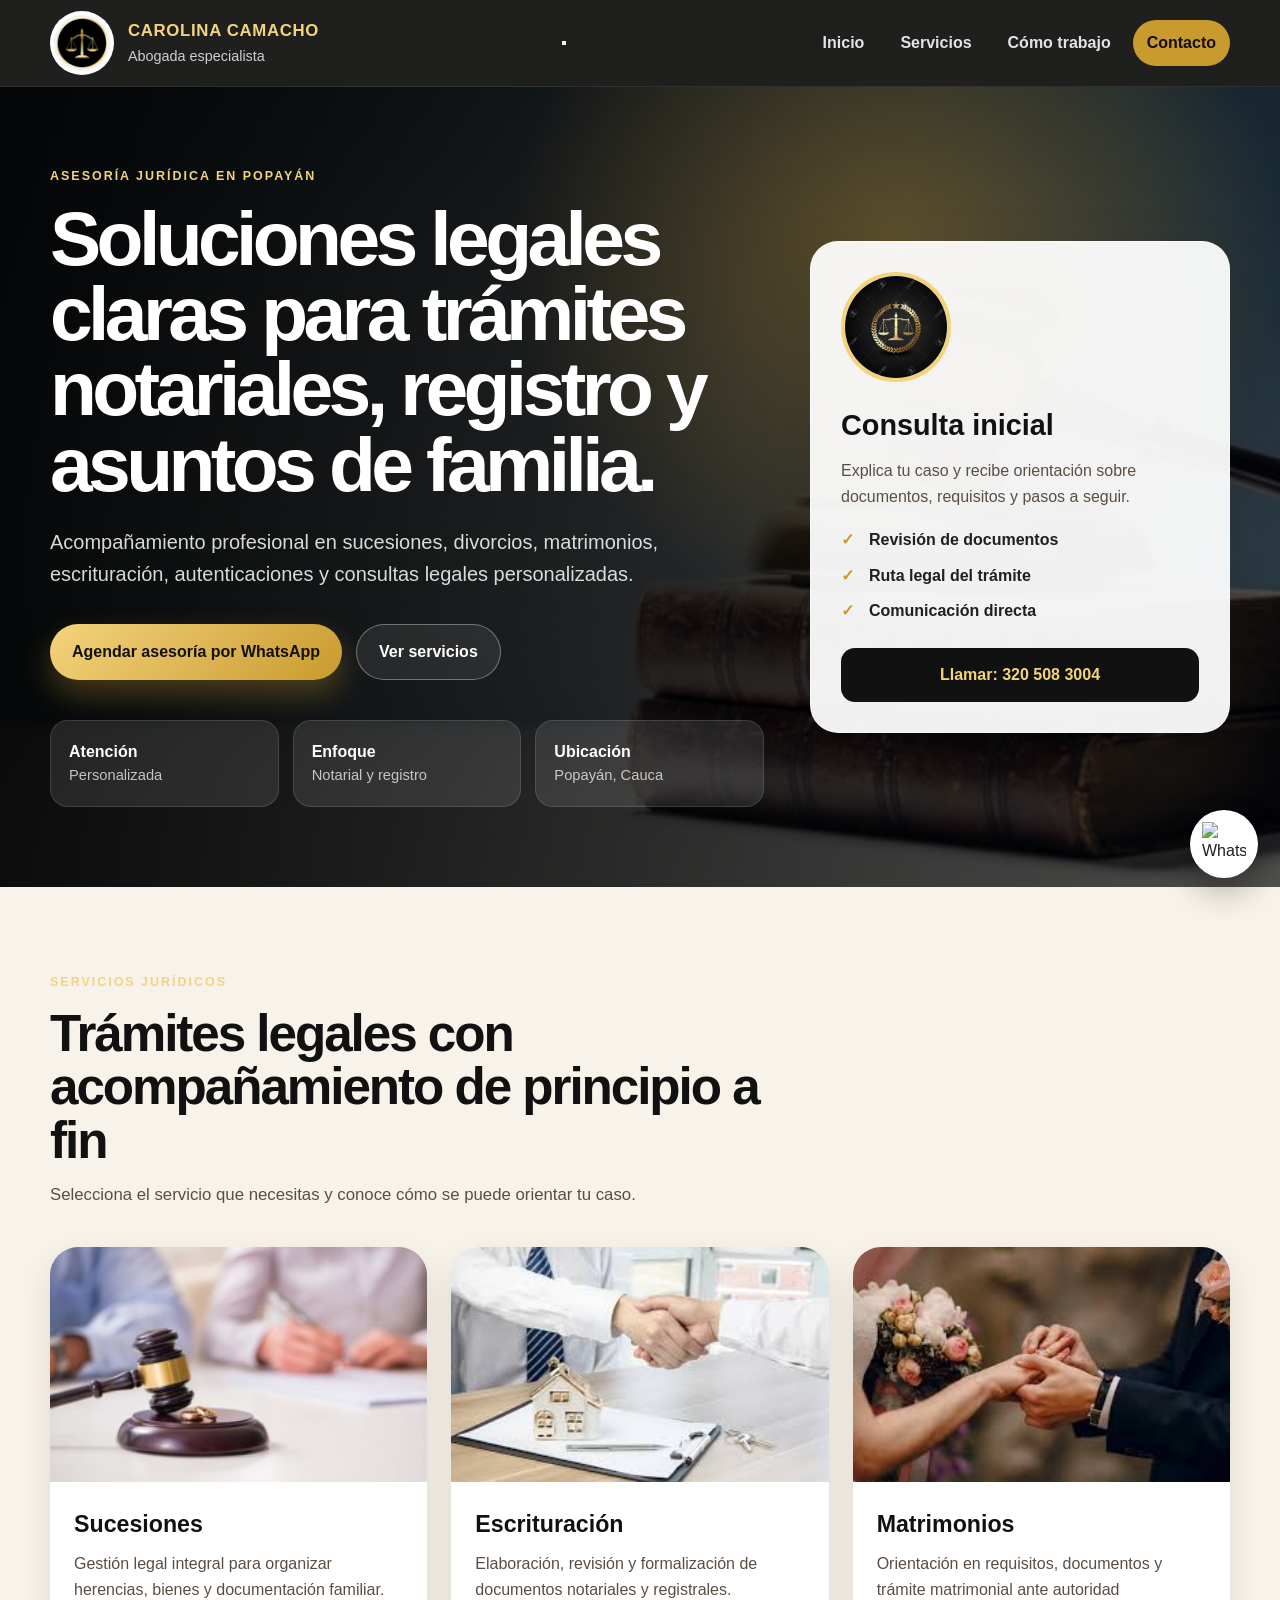
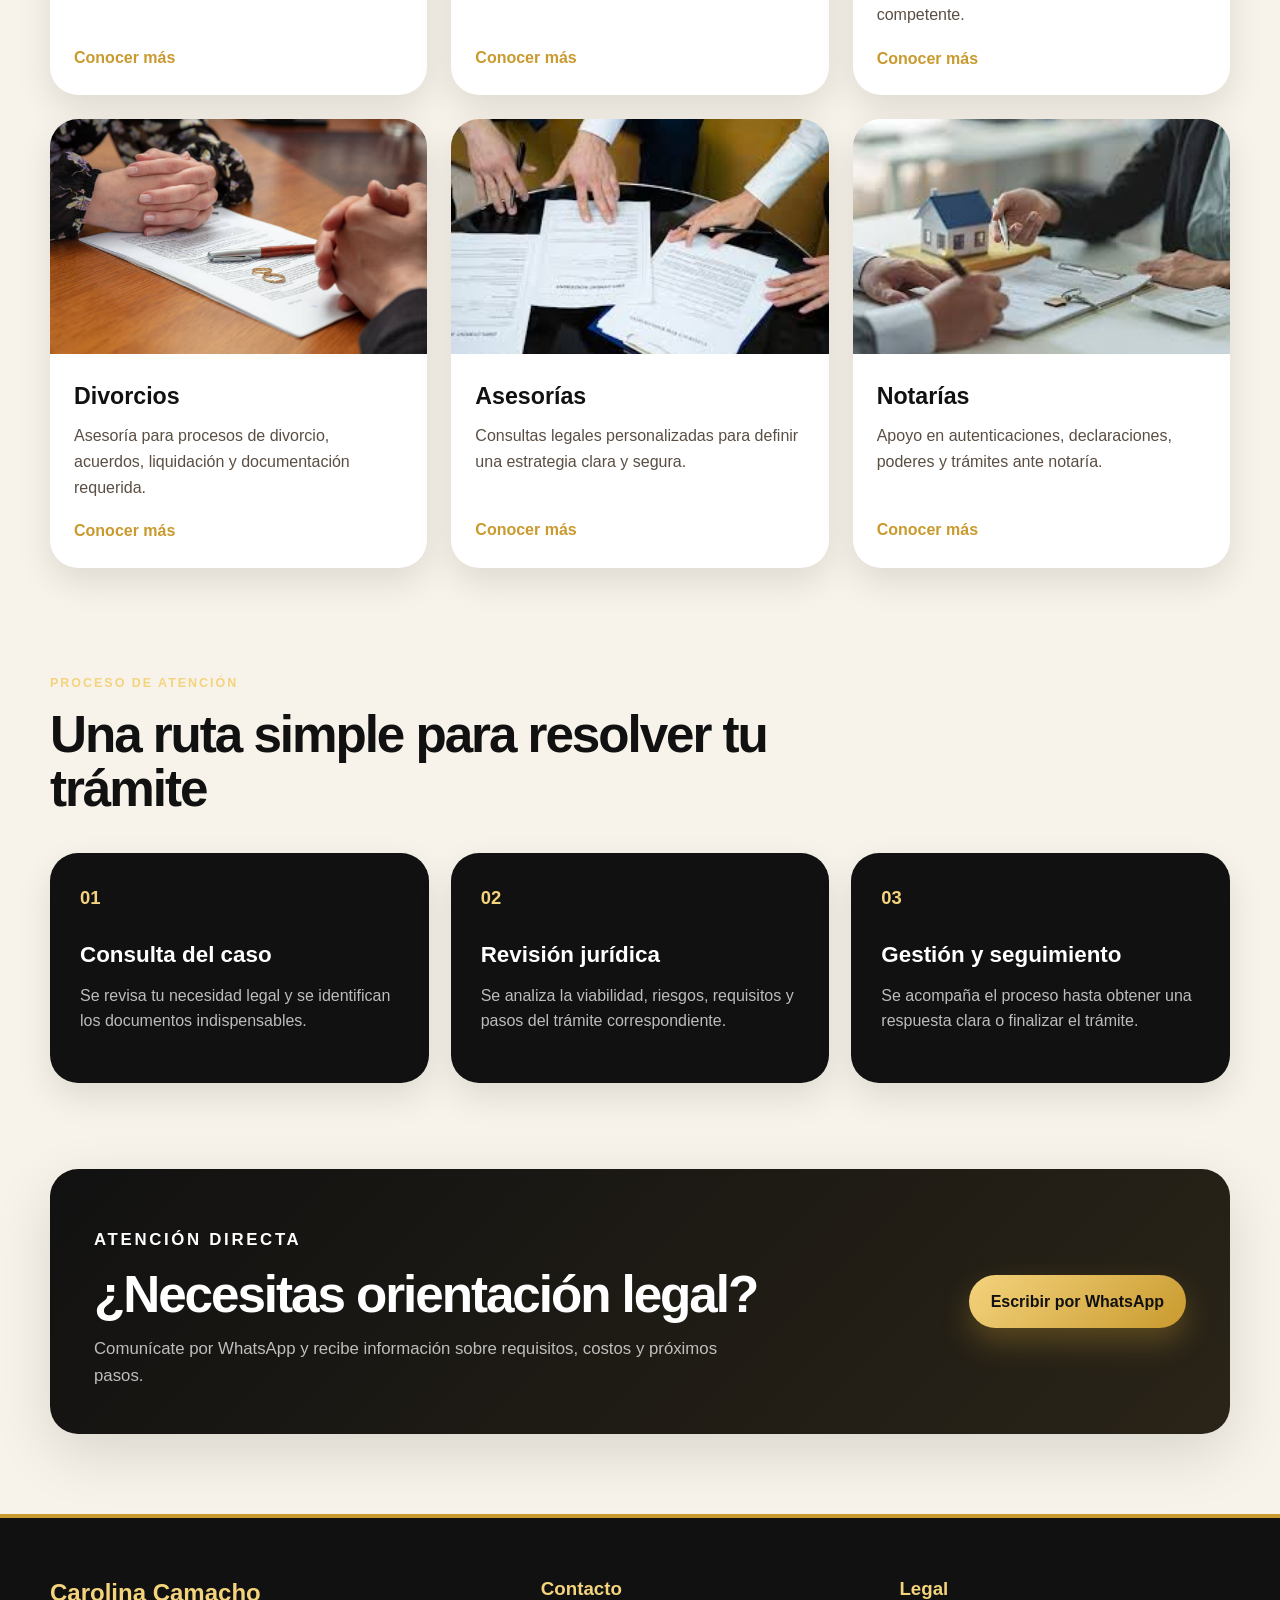
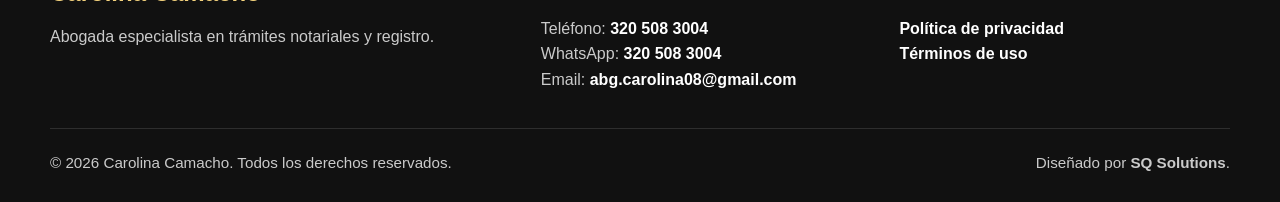
==== index.html @ e3d4349f "Deploy temporal en GitHub Pages" ====
<!doctype html>
<html lang="es">
  <head>
    <meta charset="UTF-8" />
    <meta name="viewport" content="width=device-width, initial-scale=1.0" />
    <meta
      name="description"
      content="Carolina Camacho, abogada en Popayán especializada en trámites notariales, registro, sucesiones, divorcios, matrimonios, escrituración y asesoría legal personalizada."
    />
    <meta
      name="keywords"
      content="abogada en Popayán, trámites notariales, sucesiones, divorcios, escrituración, notarías, Carolina Camacho"
    />
    <meta name="author" content="Carolina Camacho" />
    <meta name="robots" content="index, follow" />
    <link rel="canonical" href="https://[TU-DOMINIO]/" />
    <!-- Open Graph -->
    <meta
      property="og:title"
      content="Carolina Camacho | Abogada en Popayán - Trámites Notariales y Registro"
    />
    <meta
      property="og:description"
      content="Soluciones legales claras para trámites notariales, registro y asuntos de familia en Popayán. Asesoría jurídica personalizada."
    />
    <meta property="og:image" content="https://[TU-DOMINIO]/img/logo.png" />
    <meta property="og:url" content="https://[TU-DOMINIO]/" />
    <meta property="og:type" content="website" />
    <!-- Twitter Cards -->
    <meta name="twitter:card" content="summary_large_image" />
    <meta
      name="twitter:title"
      content="Carolina Camacho | Abogada en Popayán - Trámites Notariales y Registro"
    />
    <meta
      name="twitter:description"
      content="Soluciones legales claras para trámites notariales, registro y asuntos de familia en Popayán. Asesoría jurídica personalizada."
    />
    <meta name="twitter:image" content="https://[TU-DOMINIO]/img/logo.png" />
    <title>
      Carolina Camacho | Abogada en Popayán - Trámites Notariales y Registro
    </title>
    <link rel="preload" href="img/logo.png" as="image" />
    <link rel="stylesheet" href="estilos.css" />
  </head>
  <body>
    <a class="skip-link" href="#servicios">Saltar al contenido principal</a>

    <header class="site-header">
      <div class="header-container">
        <a href="index.html" class="brand" aria-label="Inicio Carolina Camacho">
          <img
            src="img/logo.png"
            alt="Logo Carolina Camacho"
            class="brand-logo"
            decoding="async"
          />
          <div class="brand-text">
            <strong>Carolina Camacho</strong>
            <span>Abogada especialista</span>
          </div>
        </a>

        <nav class="main-nav" aria-label="Navegación principal">
          <a href="#inicio">Inicio</a>
          <a href="#servicios">Servicios</a>
          <a href="#proceso">Cómo trabajo</a>
          <a href="html/contacto.html" class="nav-cta">Contacto</a>
        </nav>
      </div>
    </header>

    <main>
      <section id="inicio" class="hero-section">
        <div class="hero-overlay"></div>
        <div class="hero-container">
          <div class="hero-content">
            <p class="eyebrow">Asesoría jurídica en Popayán</p>
            <h1>
              Soluciones legales claras para trámites notariales, registro y
              asuntos de familia.
            </h1>
            <p class="hero-description">
              Acompañamiento profesional en sucesiones, divorcios, matrimonios,
              escrituración, autenticaciones y consultas legales personalizadas.
            </p>
            <div class="hero-actions">
              <a
                href="https://wa.me/573205083004?text=Hola%20Dra.%20Carolina,%20quiero%20recibir%20asesor%C3%ADa%20legal"
                class="btn btn-primary"
                target="_blank"
                rel="noopener noreferrer"
                >Agendar asesoría por WhatsApp</a
              >
              <a href="#servicios" class="btn btn-secondary">Ver servicios</a>
            </div>
            <div class="trust-row" aria-label="Datos destacados">
              <div>
                <strong>Atención</strong>
                <span>Personalizada</span>
              </div>
              <div>
                <strong>Enfoque</strong>
                <span>Notarial y registro</span>
              </div>
              <div>
                <strong>Ubicación</strong>
                <span>Popayán, Cauca</span>
              </div>
            </div>
          </div>

          <aside class="hero-card" aria-label="Información de contacto rápido">
            <img
              src="img/logo2.jpeg"
              alt="Carolina Camacho Abogada"
              class="hero-card-logo"
              decoding="async"
            />
            <h2>Consulta inicial</h2>
            <p>
              Explica tu caso y recibe orientación sobre documentos, requisitos
              y pasos a seguir.
            </p>
            <ul>
              <li>Revisión de documentos</li>
              <li>Ruta legal del trámite</li>
              <li>Comunicación directa</li>
            </ul>
            <a
              href="tel:+573205083004"
              class="phone-link"
              target="_blank"
              rel="noopener noreferrer"
              >Llamar: 320 508 3004</a
            >
          </aside>
        </div>
      </section>

      <section id="servicios" class="section services-section">
        <div class="section-heading">
          <p class="eyebrow">Servicios jurídicos</p>
          <h2>Trámites legales con acompañamiento de principio a fin</h2>
          <p>
            Selecciona el servicio que necesitas y conoce cómo se puede orientar
            tu caso.
          </p>
        </div>

        <div class="services-grid">
          <article class="service-card">
            <a href="html/sucesion.html">
              <img
                src="img/firma.jpg"
                alt="Servicio de sucesiones"
                loading="lazy"
                decoding="async"
              />
              <div class="service-content">
                <h3>Sucesiones</h3>
                <p>
                  Gestión legal integral para organizar herencias, bienes y
                  documentación familiar.
                </p>
                <span>Conocer más</span>
              </div>
            </a>
          </article>

          <article class="service-card">
            <a href="html/escrituracion.html">
              <img
                src="img/escritura.jpeg"
                alt="Servicio de escrituración"
                loading="lazy"
                decoding="async"
              />
              <div class="service-content">
                <h3>Escrituración</h3>
                <p>
                  Elaboración, revisión y formalización de documentos notariales
                  y registrales.
                </p>
                <span>Conocer más</span>
              </div>
            </a>
          </article>

          <article class="service-card">
            <a href="html/matrimonio.html">
              <img
                src="img/matrimonio.jpeg"
                alt="Servicio de matrimonios"
                loading="lazy"
                decoding="async"
              />
              <div class="service-content">
                <h3>Matrimonios</h3>
                <p>
                  Orientación en requisitos, documentos y trámite matrimonial
                  ante autoridad competente.
                </p>
                <span>Conocer más</span>
              </div>
            </a>
          </article>

          <article class="service-card">
            <a href="html/divorcio.html">
              <img
                src="img/divorcio1.jpg"
                alt="Servicio de divorcios"
                loading="lazy"
                decoding="async"
              />
              <div class="service-content">
                <h3>Divorcios</h3>
                <p>
                  Asesoría para procesos de divorcio, acuerdos, liquidación y
                  documentación requerida.
                </p>
                <span>Conocer más</span>
              </div>
            </a>
          </article>

          <article class="service-card">
            <a href="html/asesoria.html">
              <img
                src="img/asesoria1.jpeg"
                alt="Servicio de asesoría legal"
                loading="lazy"
                decoding="async"
              />
              <div class="service-content">
                <h3>Asesorías</h3>
                <p>
                  Consultas legales personalizadas para definir una estrategia
                  clara y segura.
                </p>
                <span>Conocer más</span>
              </div>
            </a>
          </article>

          <article class="service-card">
            <a href="html/notaria.html">
              <img
                src="img/notaria.jpeg"
                alt="Servicios notariales"
                loading="lazy"
                decoding="async"
              />
              <div class="service-content">
                <h3>Notarías</h3>
                <p>
                  Apoyo en autenticaciones, declaraciones, poderes y trámites
                  ante notaría.
                </p>
                <span>Conocer más</span>
              </div>
            </a>
          </article>
        </div>
      </section>

      <section id="proceso" class="section process-section">
        <div class="section-heading">
          <p class="eyebrow">Proceso de atención</p>
          <h2>Una ruta simple para resolver tu trámite</h2>
        </div>

        <div class="process-grid">
          <article>
            <span>01</span>
            <h3>Consulta del caso</h3>
            <p>
              Se revisa tu necesidad legal y se identifican los documentos
              indispensables.
            </p>
          </article>
          <article>
            <span>02</span>
            <h3>Revisión jurídica</h3>
            <p>
              Se analiza la viabilidad, riesgos, requisitos y pasos del trámite
              correspondiente.
            </p>
          </article>
          <article>
            <span>03</span>
            <h3>Gestión y seguimiento</h3>
            <p>
              Se acompaña el proceso hasta obtener una respuesta clara o
              finalizar el trámite.
            </p>
          </article>
        </div>
      </section>

      <section class="cta-section">
        <div>
          <p class="eyebrow">Atención directa</p>
          <h2>¿Necesitas orientación legal?</h2>
          <p>
            Comunícate por WhatsApp y recibe información sobre requisitos,
            costos y próximos pasos.
          </p>
        </div>
        <a
          href="https://wa.me/573205083004?text=Hola%20Dra.%20Carolina,%20necesito%20asesor%C3%ADa%20legal"
          class="btn btn-primary"
          target="_blank"
          rel="noopener noreferrer"
          >Escribir por WhatsApp</a
        >
      </section>
    </main>

    <footer class="site-footer">
      <div class="footer-grid">
        <div>
          <h2>Carolina Camacho</h2>
          <p>Abogada especialista en trámites notariales y registro.</p>
        </div>
        <div>
          <h3>Contacto</h3>
          <p>
            Teléfono:
            <a
              href="tel:+573205083004"
              target="_blank"
              rel="noopener noreferrer"
              >320 508 3004</a
            >
          </p>
          <p>
            WhatsApp:
            <a
              href="https://wa.me/573205083004"
              target="_blank"
              rel="noopener noreferrer"
              >320 508 3004</a
            >
          </p>
          <p>
            Email:
            <a
              href="mailto:abg.carolina08@gmail.com"
              target="_blank"
              rel="noopener noreferrer"
              >abg.carolina08@gmail.com</a
            >
          </p>
        </div>
        <div>
          <h3>Legal</h3>
          <p>
            <a
              href="html/politica.html"
              target="_blank"
              rel="noopener noreferrer"
              >Política de privacidad</a
            >
          </p>
          <p>
            <a
              href="html/terminos.html"
              target="_blank"
              rel="noopener noreferrer"
              >Términos de uso</a
            >
          </p>
        </div>
      </div>
      <div class="footer-bottom">
        <p>© 2026 Carolina Camacho. Todos los derechos reservados.</p>
        <p>Diseñado por <strong>SQ Solutions</strong>.</p>
      </div>
    </footer>

    <a
      class="whatsapp-float"
      href="https://wa.me/573205083004?text=Hola%20Dra.%20Carolina,%20quiero%20recibir%20asesor%C3%ADa%20legal"
      target="_blank"
      rel="noopener noreferrer"
      aria-label="Contactar por WhatsApp"
    >
      <img
        src="https://upload.wikimedia.org/wikipedia/commons/6/6b/WhatsApp.svg"
        alt="WhatsApp"
        decoding="async"
      />
    </a>

    <script src="script.js"></script>
  </body>
</html>
---- estilos.css ----
:root {
    --color-bg: #f7f3ea;
    --color-surface: #ffffff;
    --color-dark: #111111;
    --color-dark-soft: #1b1b1b;
    --color-gold: #c99a2e;
    --color-gold-light: #f4d37d;
    --color-text: #202020;
    --color-muted: #5a4e43;
    --shadow-soft: 0 20px 60px rgba(0, 0, 0, 0.12);
    --shadow-card: 0 14px 35px rgba(0, 0, 0, 0.10);
    --radius-lg: 28px;
    --radius-md: 18px;
    --container: 1180px;
    --spacing-xs: 12px;
    --spacing-sm: 14px;
    --spacing-md: 20px;
    --spacing-lg: 28px;
    --spacing-xl: 40px;
}

* {
    margin: 0;
    padding: 0;
    box-sizing: border-box;
}

/* ========================================
   RESET & FOUNDATION
   ======================================== */

html {
    scroll-behavior: smooth;
}

body {
    font-family: "Segoe UI", Arial, sans-serif;
    color: var(--color-text);
    background: var(--color-bg);
    line-height: 1.6;
}

img {
    max-width: 100%;
    display: block;
}

a {
    color: inherit;
    text-decoration: none;
}

a:focus-visible,
button:focus-visible,
input:focus-visible,
textarea:focus-visible,
select:focus-visible {
    outline: 2px solid var(--color-gold);
    outline-offset: 2px;
}

.skip-link {
    position: absolute;
    top: -100px;
    left: 20px;
    background: var(--color-gold);
    color: #000;
    padding: 10px 14px;
    border-radius: 8px;
    z-index: 10000;
}

.skip-link:focus {
    top: 20px;
}

.site-header {
    position: sticky;
    top: 0;
    z-index: 999;
    background: rgba(17, 17, 17, 0.94);
    backdrop-filter: blur(12px);
    border-bottom: 1px solid rgba(255, 255, 255, 0.08);
}

.header-container {
    width: min(100% - 32px, var(--container));
    margin: 0 auto;
    min-height: 86px;
    display: flex;
    align-items: center;
    justify-content: space-between;
    gap: 24px;
}

.brand {
    display: flex;
    align-items: center;
    gap: 14px;
    color: #fff;
}

.brand-logo {
    width: 64px;
    height: 64px;
    object-fit: contain;
    border-radius: 50%;
    background: #fff;
    padding: 4px;
}

.brand-text {
    display: grid;
}

.brand-text strong {
    color: var(--color-gold-light);
    font-size: 1.05rem;
    letter-spacing: 0.04em;
    text-transform: uppercase;
}

.brand-text span {
    color: rgba(255, 255, 255, 0.78);
    font-size: 0.9rem;
}

.main-nav {
    display: flex;
    align-items: center;
    gap: 8px;
}

.main-nav a {
    color: rgba(255, 255, 255, 0.88);
    font-weight: 650;
    padding: 10px 14px;
    border-radius: 999px;
    transition: 0.25s ease;
}

.main-nav a:hover,
.main-nav a:focus-visible {
    color: #000;
    background: var(--color-gold-light);
}

.main-nav .nav-cta {
    background: var(--color-gold);
    color: #111;
}

.hero-section {
    position: relative;
    min-height: 760px;
    display: flex;
    align-items: center;
    overflow: hidden;
    background: linear-gradient(135deg, rgba(0,0,0,0.78), rgba(0,0,0,0.45)), url("img/legal.jpg") center/cover no-repeat;
}

.hero-overlay {
    position: absolute;
    inset: 0;
    background: radial-gradient(circle at 70% 20%, rgba(201, 154, 46, 0.35), transparent 35%), linear-gradient(90deg, rgba(0,0,0,0.86), rgba(0,0,0,0.38));
}

.hero-container {
    position: relative;
    width: min(100% - 32px, var(--container));
    margin: 0 auto;
    display: grid;
    grid-template-columns: minmax(0, 1.25fr) 420px;
    align-items: center;
    gap: 46px;
    padding: 80px 0;
}

.eyebrow {
    color: var(--color-gold-light);
    font-weight: 800;
    letter-spacing: 0.16em;
    text-transform: uppercase;
    font-size: 0.78rem;
    margin-bottom: 14px;
}

.hero-content h1 {
    color: #fff;
    font-size: clamp(2.55rem, 6vw, 5.2rem);
    line-height: 0.98;
    letter-spacing: -0.06em;
    max-width: 840px;
}

.hero-description {
    margin-top: 24px;
    color: rgba(255, 255, 255, 0.84);
    font-size: clamp(1.05rem, 2vw, 1.25rem);
    max-width: 720px;
}

.hero-actions {
    display: flex;
    flex-wrap: wrap;
    gap: 14px;
    margin-top: 34px;
}

.btn {
    display: inline-flex;
    align-items: center;
    justify-content: center;
    min-height: 50px;
    padding: 14px 22px;
    border-radius: 999px;
    font-weight: 800;
    transition: transform 0.25s ease, box-shadow 0.25s ease, background 0.25s ease;
}

.btn:hover {
    transform: translateY(-2px);
}

.btn-primary {
    background: linear-gradient(135deg, var(--color-gold-light), var(--color-gold));
    color: #111;
    box-shadow: 0 14px 30px rgba(201, 154, 46, 0.32);
}

.btn-secondary {
    color: #fff;
    border: 1px solid rgba(255, 255, 255, 0.34);
    background: rgba(255, 255, 255, 0.08);
}

.btn-secondary:hover {
    background: rgba(255, 255, 255, 0.16);
}

.trust-row {
    display: grid;
    grid-template-columns: repeat(3, minmax(0, 1fr));
    gap: 14px;
    margin-top: 40px;
    max-width: 760px;
}

.trust-row div {
    padding: 18px;
    border-radius: var(--radius-md);
    background: rgba(255, 255, 255, 0.10);
    border: 1px solid rgba(255, 255, 255, 0.12);
    color: #fff;
}

.trust-row strong,
.trust-row span {
    display: block;
}

.trust-row span {
    color: rgba(255, 255, 255, 0.72);
    font-size: 0.92rem;
}

.hero-card {
    background: rgba(255, 255, 255, 0.94);
    border: 1px solid rgba(255, 255, 255, 0.45);
    border-radius: var(--radius-lg);
    padding: 30px;
    box-shadow: var(--shadow-soft);
}

.hero-card-logo {
    width: 110px;
    height: 110px;
    object-fit: cover;
    border-radius: 50%;
    border: 4px solid var(--color-gold-light);
    margin-bottom: 20px;
}

.hero-card h2 {
    font-size: 1.8rem;
    color: var(--color-dark);
    margin-bottom: 10px;
}

.hero-card p {
    color: var(--color-muted);
    margin-bottom: 18px;
}

.hero-card ul {
    list-style: none;
    display: grid;
    gap: 10px;
    margin-bottom: 24px;
}

.hero-card li {
    position: relative;
    padding-left: 28px;
    font-weight: 650;
}

.hero-card li::before {
    content: "✓";
    position: absolute;
    left: 0;
    color: var(--color-gold);
    font-weight: 900;
}

.phone-link {
    display: block;
    text-align: center;
    background: var(--color-dark);
    color: var(--color-gold-light);
    padding: 14px;
    border-radius: 14px;
    font-weight: 800;
}

.section {
    width: min(100% - 32px, var(--container));
    margin: 0 auto;
    padding: 86px 0;
}

.section-heading {
    max-width: 760px;
    margin-bottom: 38px;
}

.section-heading h2,
.cta-section h2 {
    color: var(--color-dark);
    font-size: clamp(2rem, 4vw, 3.4rem);
    line-height: 1.05;
    letter-spacing: -0.04em;
}

.section-heading p:not(.eyebrow),
.cta-section p {
    margin-top: 14px;
    color: var(--color-muted);
    font-size: 1.05rem;
}

.services-grid {
    display: grid;
    grid-template-columns: repeat(3, minmax(0, 1fr));
    gap: 24px;
}

.service-card {
    background: var(--color-surface);
    border-radius: var(--radius-lg);
    overflow: hidden;
    box-shadow: var(--shadow-card);
    transition: transform 0.25s ease, box-shadow 0.25s ease;
}

.service-card:hover {
    transform: translateY(-8px);
    box-shadow: 0 24px 50px rgba(0, 0, 0, 0.16);
}

.service-card img {
    width: 100%;
    height: 235px;
    object-fit: cover;
    display: block;
    decoding: async;
}

.service-content {
    padding: 24px;
}

.service-content h3 {
    font-size: 1.45rem;
    color: var(--color-dark);
    margin-bottom: 8px;
}

.service-content p {
    color: var(--color-muted);
    min-height: 76px;
}

.service-content span {
    display: inline-flex;
    margin-top: 18px;
    color: var(--color-gold);
    font-weight: 850;
}

.process-section {
    padding-top: 20px;
}

.process-grid {
    display: grid;
    grid-template-columns: repeat(3, minmax(0, 1fr));
    gap: 22px;
}

.process-grid article {
    background: var(--color-dark);
    color: #fff;
    border-radius: var(--radius-lg);
    padding: 30px;
    min-height: 230px;
    box-shadow: var(--shadow-card);
}

.process-grid span {
    display: inline-flex;
    color: var(--color-gold-light);
    font-weight: 900;
    font-size: 1.15rem;
    margin-bottom: 24px;
}

.process-grid h3 {
    font-size: 1.4rem;
    margin-bottom: 10px;
}

.process-grid p {
    color: rgba(255, 255, 255, 0.72);
}

.cta-section {
    width: min(100% - 32px, var(--container));
    margin: 0 auto 80px;
    display: flex;
    justify-content: space-between;
    align-items: center;
    gap: 28px;
    background: linear-gradient(135deg, #111, #2a2418);
    border-radius: var(--radius-lg);
    padding: 44px;
    box-shadow: var(--shadow-soft);
}

.cta-section h2,
.cta-section p {
    color: #fff;
}

.cta-section p:not(.eyebrow) {
    color: rgba(255, 255, 255, 0.72);
    max-width: 660px;
}

.site-footer {
    background: var(--color-dark);
    color: rgba(255, 255, 255, 0.78);
    padding: 56px 0 26px;
    border-top: 4px solid var(--color-gold);
}

.footer-grid,
.footer-bottom {
    width: min(100% - 32px, var(--container));
    margin: 0 auto;
}

.footer-grid {
    display: grid;
    grid-template-columns: 1.4fr 1fr 1fr;
    gap: 28px;
}

.site-footer h2,
.site-footer h3 {
    color: var(--color-gold-light);
    margin-bottom: 12px;
}

.site-footer a {
    color: #fff;
    font-weight: 650;
}

.site-footer a:hover {
    color: var(--color-gold-light);
}

.footer-bottom {
    display: flex;
    justify-content: space-between;
    gap: 20px;
    margin-top: 36px;
    padding-top: 22px;
    border-top: 1px solid rgba(255, 255, 255, 0.12);
    font-size: 0.95rem;
}

.whatsapp-float {
    position: fixed;
    right: 22px;
    bottom: 22px;
    z-index: 1000;
    width: 68px;
    height: 68px;
    display: grid;
    place-items: center;
    background: #fff;
    border-radius: 50%;
    box-shadow: 0 14px 32px rgba(0, 0, 0, 0.28);
    transition: transform 0.25s ease;
}

.whatsapp-float:hover {
    transform: scale(1.08);
}

.whatsapp-float img {
    width: 44px;
    height: 44px;
    decoding: async;
}

@media (max-width: 1024px) {
    .hero-container {
        grid-template-columns: 1fr;
    }

    .hero-card {
        max-width: 520px;
    }

    .services-grid,
    .process-grid {
        grid-template-columns: repeat(2, minmax(0, 1fr));
    }
}

@media (max-width: 760px) {
    .header-container {
        min-height: auto;
        padding: 16px 0;
        flex-direction: column;
        align-items: stretch;
    }

    .brand {
        justify-content: center;
    }

    .main-nav {
        justify-content: center;
        flex-wrap: wrap;
    }

    .main-nav a {
        padding: 9px 12px;
        font-size: 0.92rem;
    }

    .hero-section {
        min-height: auto;
    }

    .hero-container {
        padding: 56px 0;
    }

    .trust-row,
    .services-grid,
    .process-grid,
    .footer-grid {
        grid-template-columns: 1fr;
    }

    .service-card img {
        height: 220px;
    }

    .cta-section,
    .footer-bottom {
        flex-direction: column;
        align-items: flex-start;
    }

    .cta-section {
        padding: 30px;
    }

    .whatsapp-float {
        width: 58px;
        height: 58px;
        right: 16px;
        bottom: 16px;
    }

    .whatsapp-float img {
        width: 38px;
        height: 38px;
    }
}

/* Páginas internas */
.inner-hero {
    position: relative;
    min-height: 430px;
    display: flex;
    align-items: center;
    background: linear-gradient(135deg, rgba(0,0,0,0.84), rgba(0,0,0,0.45)), var(--inner-bg, url("img/legal.jpg")) center/cover no-repeat;
    overflow: hidden;
}

.inner-hero::after {
    content: "";
    position: absolute;
    inset: 0;
    background: radial-gradient(circle at 80% 10%, rgba(244,211,125,.30), transparent 34%);
}

.inner-hero-content {
    position: relative;
    z-index: 1;
    width: min(100% - 32px, var(--container));
    margin: 0 auto;
    padding: 80px 0;
    max-width: 920px;
}

.inner-hero h1 {
    color: #fff;
    font-size: clamp(2.4rem, 5vw, 4.6rem);
    line-height: 1;
    letter-spacing: -0.05em;
    margin-bottom: 18px;
}

.inner-hero p {
    color: rgba(255,255,255,.82);
    font-size: 1.12rem;
    max-width: 760px;
}

.breadcrumb {
    display: inline-flex;
    color: var(--color-gold-light);
    font-weight: 800;
    margin-bottom: 16px;
}

.inner-layout {
    width: min(100% - 32px, var(--container));
    margin: 0 auto;
    padding: 74px 0;
    display: grid;
    grid-template-columns: minmax(0, 1fr) 360px;
    gap: 34px;
    align-items: start;
}

.content-panel,
.aside-panel,
.legal-panel {
    background: var(--color-surface);
    border-radius: var(--radius-lg);
    box-shadow: var(--shadow-card);
    padding: 34px;
}

.content-panel h2,
.legal-panel h2 {
    color: var(--color-dark);
    font-size: clamp(1.55rem, 3vw, 2.25rem);
    line-height: 1.1;
    margin: 24px 0 14px;
}

.content-panel h2:first-child,
.legal-panel h2:first-child {
    margin-top: 0;
}

.content-panel p,
.legal-panel p,
.content-panel li,
.legal-panel li {
    color: var(--color-muted);
    font-size: 1.03rem;
}

.content-panel ul,
.content-panel ol,
.legal-panel ul {
    display: grid;
    gap: 12px;
    padding-left: 22px;
    margin: 14px 0 24px;
}

.feature-list {
    list-style: none;
    padding-left: 0;
}

.feature-list li {
    position: relative;
    padding: 16px 18px 16px 48px;
    border: 1px solid rgba(201,154,46,.22);
    border-radius: 16px;
    background: #fffaf0;
}

.feature-list li::before {
    content: "✓";
    position: absolute;
    left: 18px;
    top: 15px;
    color: var(--color-gold);
    font-weight: 900;
}

.aside-panel {
    position: sticky;
    top: 110px;
    background: linear-gradient(180deg, #fff, #fff8e8);
}

.aside-panel h2 {
    font-size: 1.5rem;
    line-height: 1.15;
    margin-bottom: 12px;
}

.aside-panel p {
    color: var(--color-muted);
    margin-bottom: 22px;
}

.contact-list {
    display: grid;
    gap: 12px;
    margin-bottom: 24px;
}

.contact-list a,
.contact-list span {
    display: block;
    padding: 14px;
    border-radius: 14px;
    background: #fff;
    border: 1px solid rgba(0,0,0,.08);
    font-weight: 750;
}

.page-card-grid {
    display: grid;
    grid-template-columns: repeat(2, minmax(0, 1fr));
    gap: 18px;
    margin-top: 20px;
}

.mini-card {
    background: #fffaf0;
    border: 1px solid rgba(201,154,46,.20);
    border-radius: 18px;
    padding: 20px;
}

.mini-card h3 {
    margin-bottom: 8px;
    color: var(--color-dark);
}

.contact-page-grid {
    width: min(100% - 32px, var(--container));
    margin: 0 auto;
    padding: 74px 0;
    display: grid;
    grid-template-columns: repeat(3, minmax(0, 1fr));
    gap: 22px;
}

.contact-card {
    background: var(--color-surface);
    border-radius: var(--radius-lg);
    box-shadow: var(--shadow-card);
    padding: 30px;
}

.contact-card h2 {
    margin-bottom: 10px;
}

.legal-container {
    width: min(100% - 32px, 920px);
    margin: 0 auto;
    padding: 74px 0;
}

/* ========================================
   BACKGROUND IMAGES - PÁGINAS INTERNAS
   ======================================== */

.bg-sucesion { --inner-bg: url('../img/firma.jpg'); }
.bg-escrituracion { --inner-bg: url('../img/escritura.jpeg'); }
.bg-matrimonio { --inner-bg: url('../img/matrimonio.jpeg'); }
.bg-divorcio { --inner-bg: url('../img/divorcio1.jpg'); }
.bg-notaria { --inner-bg: url('../img/notaria.jpeg'); }
.bg-asesoria { --inner-bg: url('../img/asesoria1.jpeg'); }
.bg-contacto { --inner-bg: url('../img/acuerdo.jpg'); }
.bg-politica { --inner-bg: url('../img/documento.jpg'); }
.bg-terminos { --inner-bg: url('../img/documento.jpg'); }

/* ========================================
   RESPONSIVE - MEDIA QUERIES
   ======================================== */
    .inner-layout,
    .contact-page-grid {
        grid-template-columns: 1fr;
    }
    .aside-panel {
        position: static;
    }
    .page-card-grid {
        grid-template-columns: 1fr;
    }
}

/* Hamburger Menu */
.hamburger {
    display: none;
    flex-direction: column;
    justify-content: space-around;
    width: 30px;
    height: 30px;
    background: none;
    border: none;
    cursor: pointer;
    padding: 0;
    z-index: 1001;
}

.hamburger-line {
    width: 30px;
    height: 3px;
    background: var(--color-gold-light);
    border-radius: 2px;
    transition: all 0.3s ease;
    transform-origin: center;
}

.hamburger-open .hamburger-line:nth-child(1) {
    transform: rotate(45deg) translate(6px, 6px);
}

.hamburger-open .hamburger-line:nth-child(2) {
    opacity: 0;
}

.hamburger-open .hamburger-line:nth-child(3) {
    transform: rotate(-45deg) translate(6px, -6px);
}

.main-nav {
    transition: transform 0.3s ease, opacity 0.3s ease;
}

.nav-open {
    transform: translateX(0) !important;
    opacity: 1 !important;
}

/* ========================================
   RESPONSIVE - MEDIA QUERIES
   ======================================== */

@media (max-width: 760px) {
    .hamburger {
        display: flex;
    }

    .main-nav {
        position: fixed;
        top: 0;
        right: -100%;
        width: 280px;
        height: 100vh;
        background: rgba(17, 17, 17, 0.98);
        backdrop-filter: blur(12px);
        flex-direction: column;
        justify-content: center;
        align-items: center;
        gap: 30px;
        opacity: 0;
        transform: translateX(100%);
        z-index: 1000;
        padding: 20px;
        box-shadow: -10px 0 30px rgba(0, 0, 0, 0.5);
    }

    .main-nav a {
        font-size: 1.1rem;
        padding: 15px 20px;
        width: 100%;
        text-align: center;
        border-radius: 10px;
    }

    .header-container {
        min-height: auto;
        padding: 16px 0;
        flex-direction: row;
        justify-content: space-between;
        align-items: center;
    }

    .brand {
        justify-content: flex-start;
    }

    .hero-section {
        min-height: auto;
        padding: 60px 0;
    }

    .hero-container {
        padding: 40px 0;
        gap: 30px;
    }

    .hero-content h1 {
        font-size: clamp(2rem, 8vw, 3.5rem);
    }

    .trust-row {
        grid-template-columns: 1fr;
        gap: 12px;
    }

    .trust-row div {
        padding: 14px;
    }

    .services-grid,
    .process-grid {
        grid-template-columns: 1fr;
        gap: 16px;
    }

    .service-card img {
        height: 180px;
    }

    .service-content {
        padding: 20px;
    }

    .process-grid article {
        padding: 25px;
        min-height: auto;
    }

    .cta-section {
        padding: 30px 20px;
        gap: 20px;
    }

    .cta-section h2 {
        font-size: 1.8rem;
    }

    .footer-grid {
        grid-template-columns: 1fr;
        gap: 24px;
    }

    .whatsapp-float {
        width: 56px;
        height: 56px;
        right: 16px;
        bottom: 16px;
    }

    .whatsapp-float img {
        width: 36px;
        height: 36px;
    }
}

@media (max-width: 480px) {
    .hero-actions {
        flex-direction: column;
        gap: 12px;
    }

    .btn {
        width: 100%;
        text-align: center;
    }

    .hero-card {
        padding: 25px;
    }

    .hero-card h2 {
        font-size: 1.6rem;
    }
}
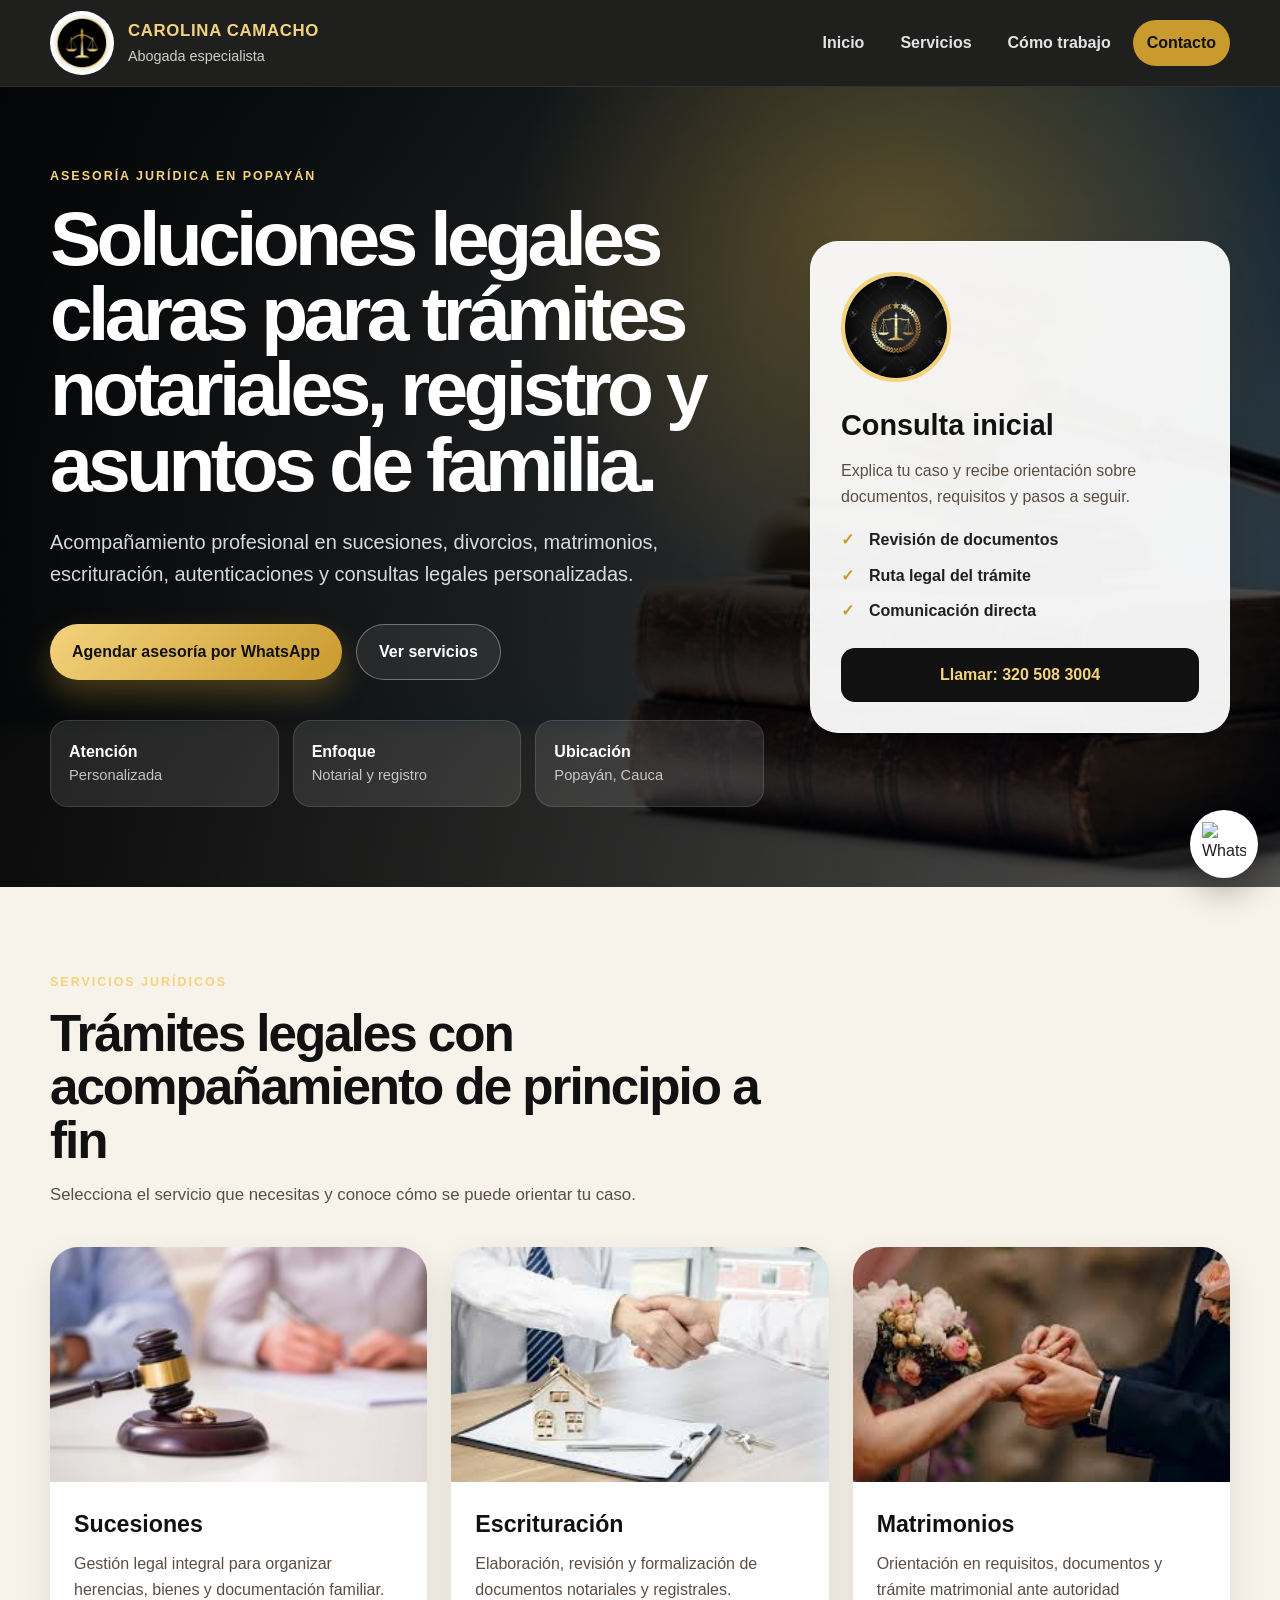
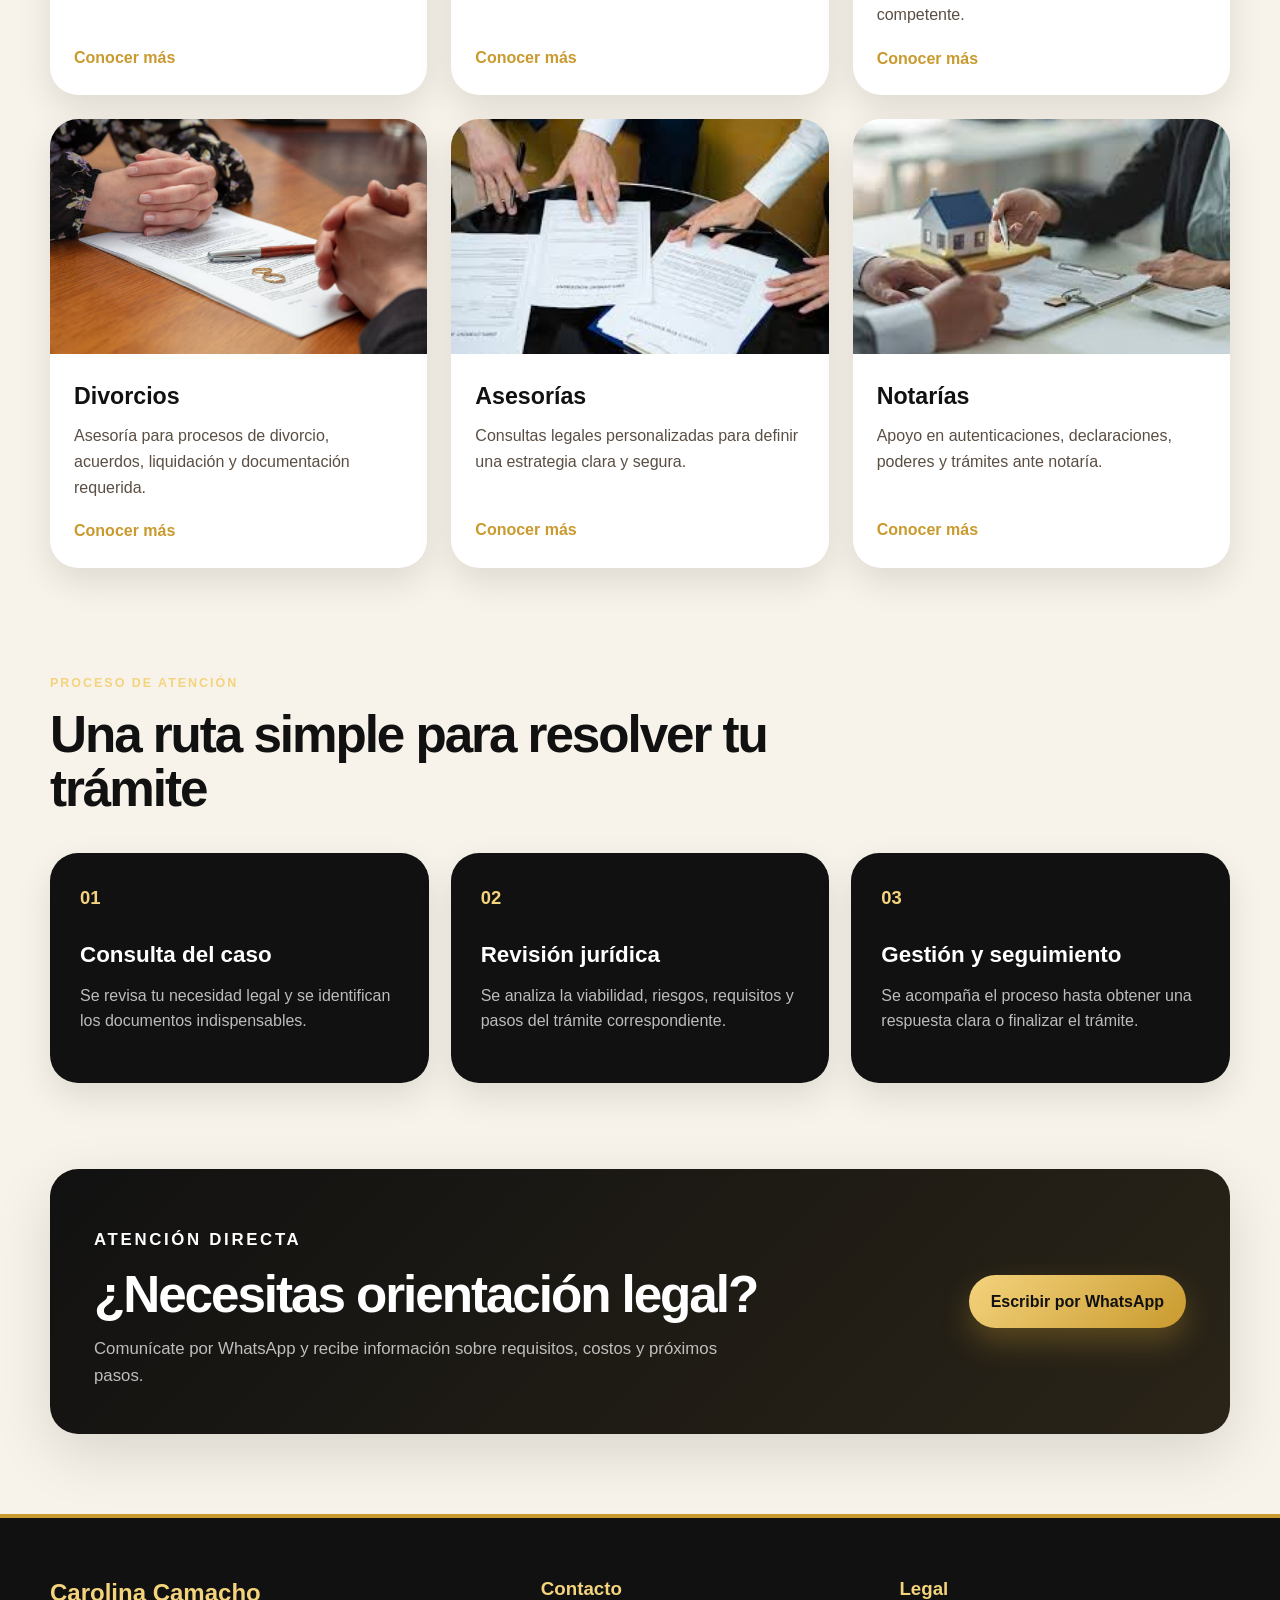
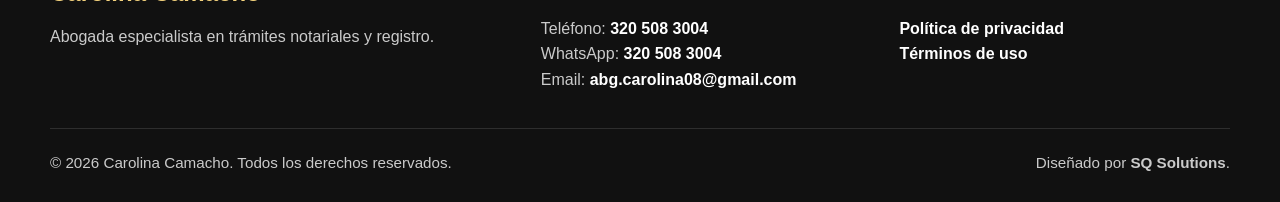
==== commit bdec9411: "Corregir GitHub Pages y actualizar URLs temporales" ====
--- a/index.html
+++ b/index.html
@@ -1,4 +1,4 @@
-<!doctype html>
+﻿<!doctype html>
 <html lang="es">
   <head>
     <meta charset="UTF-8" />
@@ -13,7 +13,7 @@
     />
     <meta name="author" content="Carolina Camacho" />
     <meta name="robots" content="index, follow" />
-    <link rel="canonical" href="https://[TU-DOMINIO]/" />
+    <link rel="canonical" href="https://santiagoquilindo.github.io/abg_dr_carolina/" />
     <!-- Open Graph -->
     <meta
       property="og:title"
@@ -23,8 +23,8 @@
       property="og:description"
       content="Soluciones legales claras para trámites notariales, registro y asuntos de familia en Popayán. Asesoría jurídica personalizada."
     />
-    <meta property="og:image" content="https://[TU-DOMINIO]/img/logo.png" />
-    <meta property="og:url" content="https://[TU-DOMINIO]/" />
+    <meta property="og:image" content="https://santiagoquilindo.github.io/abg_dr_carolina/img/logo.png" />
+    <meta property="og:url" content="https://santiagoquilindo.github.io/abg_dr_carolina/" />
     <meta property="og:type" content="website" />
     <!-- Twitter Cards -->
     <meta name="twitter:card" content="summary_large_image" />
@@ -36,7 +36,7 @@
       name="twitter:description"
       content="Soluciones legales claras para trámites notariales, registro y asuntos de familia en Popayán. Asesoría jurídica personalizada."
     />
-    <meta name="twitter:image" content="https://[TU-DOMINIO]/img/logo.png" />
+    <meta name="twitter:image" content="https://santiagoquilindo.github.io/abg_dr_carolina/img/logo.png" />
     <title>
       Carolina Camacho | Abogada en Popayán - Trámites Notariales y Registro
     </title>
--- a/estilos.css
+++ b/estilos.css
@@ -373,7 +373,6 @@
     height: 235px;
     object-fit: cover;
     display: block;
-    decoding: async;
 }
 
 .service-content {
@@ -523,7 +522,6 @@
 .whatsapp-float img {
     width: 44px;
     height: 44px;
-    decoding: async;
 }
 
 @media (max-width: 1024px) {
@@ -590,6 +588,19 @@
 
     .cta-section {
         padding: 30px;
+    }
+
+    .inner-layout,
+    .contact-page-grid {
+        grid-template-columns: 1fr;
+    }
+
+    .aside-panel {
+        position: static;
+    }
+
+    .page-card-grid {
+        grid-template-columns: 1fr;
     }
 
     .whatsapp-float {
@@ -818,17 +829,6 @@
 /* ========================================
    RESPONSIVE - MEDIA QUERIES
    ======================================== */
-    .inner-layout,
-    .contact-page-grid {
-        grid-template-columns: 1fr;
-    }
-    .aside-panel {
-        position: static;
-    }
-    .page-card-grid {
-        grid-template-columns: 1fr;
-    }
-}
 
 /* Hamburger Menu */
 .hamburger {
@@ -870,8 +870,9 @@
 }
 
 .nav-open {
-    transform: translateX(0) !important;
-    opacity: 1 !important;
+    right: 0;
+    transform: translateX(0);
+    opacity: 1;
 }
 
 /* ========================================
